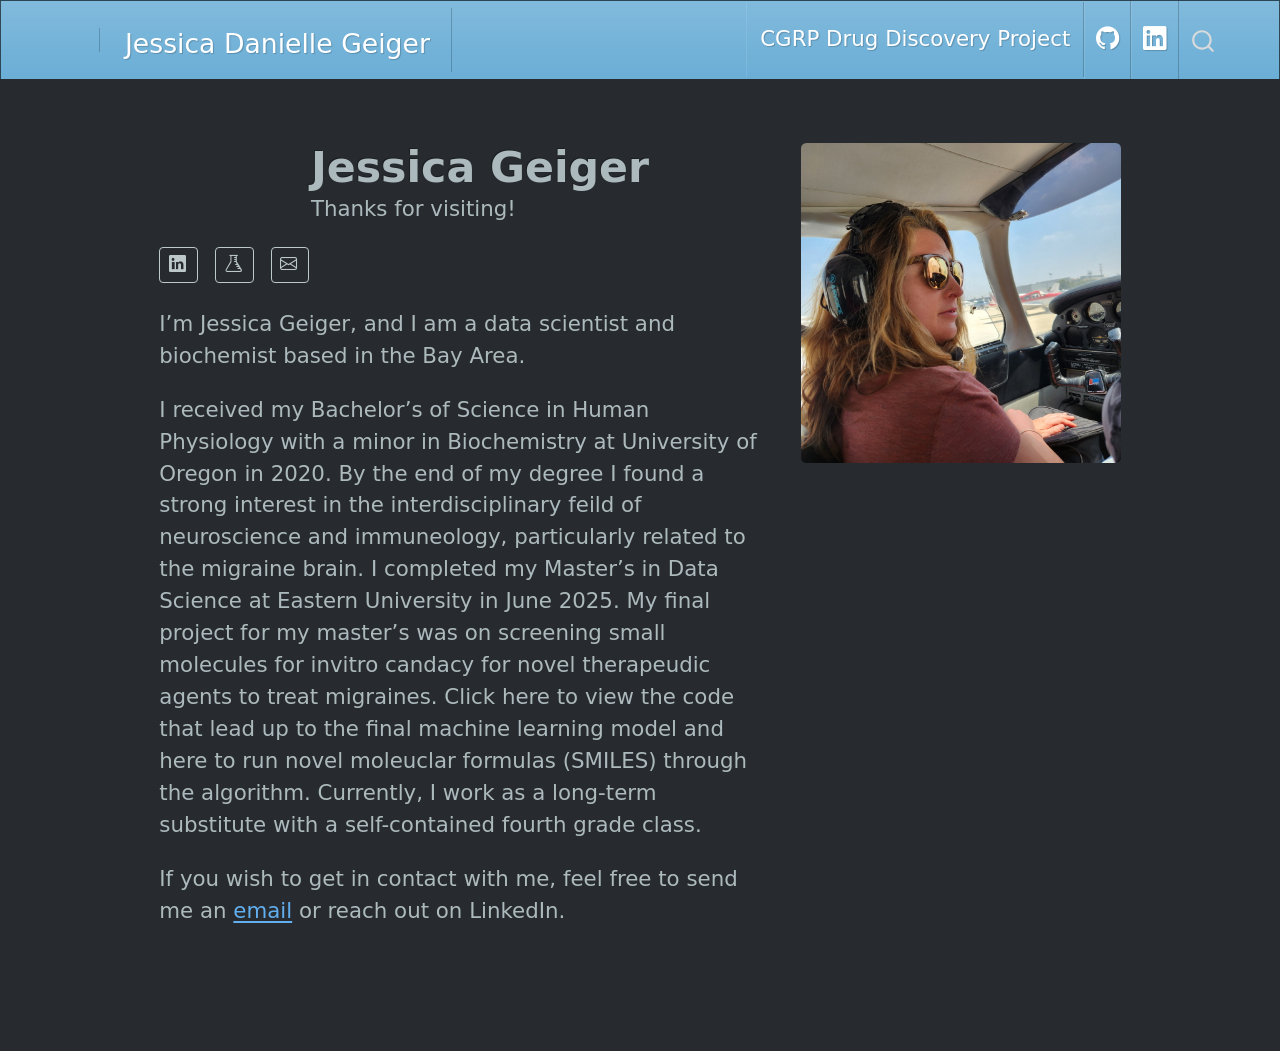
==== index.html @ 53a3a1dd "Built site for gh-pages" ====
<!DOCTYPE html>
<html xmlns="http://www.w3.org/1999/xhtml" lang="en" xml:lang="en"><head>

<meta charset="utf-8">
<meta name="generator" content="quarto-1.8.24">

<meta name="viewport" content="width=device-width, initial-scale=1.0, user-scalable=yes">

<meta name="description" content="Thanks for visiting!">

<title>Jessica Geiger – Jessica Danielle Geiger</title>
<style>
code{white-space: pre-wrap;}
span.smallcaps{font-variant: small-caps;}
div.columns{display: flex; gap: min(4vw, 1.5em);}
div.column{flex: auto; overflow-x: auto;}
div.hanging-indent{margin-left: 1.5em; text-indent: -1.5em;}
ul.task-list{list-style: none;}
ul.task-list li input[type="checkbox"] {
  width: 0.8em;
  margin: 0 0.8em 0.2em -1em; /* quarto-specific, see https://github.com/quarto-dev/quarto-cli/issues/4556 */ 
  vertical-align: middle;
}
</style>


<script src="site_libs/quarto-nav/quarto-nav.js"></script>
<script src="site_libs/quarto-nav/headroom.min.js"></script>
<script src="site_libs/clipboard/clipboard.min.js"></script>
<script src="site_libs/quarto-search/autocomplete.umd.js"></script>
<script src="site_libs/quarto-search/fuse.min.js"></script>
<script src="site_libs/quarto-search/quarto-search.js"></script>
<meta name="quarto:offset" content="./">
<link href="./static/images/favicon.ico" rel="icon">
<script src="site_libs/quarto-html/quarto.js" type="module"></script>
<script src="site_libs/quarto-html/tabsets/tabsets.js" type="module"></script>
<script src="site_libs/quarto-html/axe/axe-check.js" type="module"></script>
<script src="site_libs/quarto-html/popper.min.js"></script>
<script src="site_libs/quarto-html/tippy.umd.min.js"></script>
<link href="site_libs/quarto-html/tippy.css" rel="stylesheet">
<link href="site_libs/quarto-html/quarto-syntax-highlighting-dark-b651517ce65839d647a86e2780455cfb.css" rel="stylesheet" id="quarto-text-highlighting-styles">
<script src="site_libs/bootstrap/bootstrap.min.js"></script>
<link href="site_libs/bootstrap/bootstrap-icons.css" rel="stylesheet">
<link href="site_libs/bootstrap/bootstrap-a2343fbde96896405d8bb853b5bba9a9.min.css" rel="stylesheet" append-hash="true" id="quarto-bootstrap" data-mode="dark">
<script id="quarto-search-options" type="application/json">{
  "location": "navbar",
  "copy-button": false,
  "collapse-after": 3,
  "panel-placement": "end",
  "type": "overlay",
  "limit": 50,
  "keyboard-shortcut": [
    "f",
    "/",
    "s"
  ],
  "show-item-context": false,
  "language": {
    "search-no-results-text": "No results",
    "search-matching-documents-text": "matching documents",
    "search-copy-link-title": "Copy link to search",
    "search-hide-matches-text": "Hide additional matches",
    "search-more-match-text": "more match in this document",
    "search-more-matches-text": "more matches in this document",
    "search-clear-button-title": "Clear",
    "search-text-placeholder": "",
    "search-detached-cancel-button-title": "Cancel",
    "search-submit-button-title": "Submit",
    "search-label": "Search"
  }
}</script>


</head>

<body class="nav-fixed fullcontent quarto-light">

<div id="quarto-search-results"></div>
  <header id="quarto-header" class="headroom fixed-top">
    <nav class="navbar navbar-expand-lg " data-bs-theme="dark">
      <div class="navbar-container container-fluid">
      <div class="navbar-brand-container mx-auto">
    <a href="./index.html" class="navbar-brand navbar-brand-logo">
    </a>
    <a class="navbar-brand" href="./index.html">
    <span class="navbar-title">Jessica Danielle Geiger</span>
    </a>
  </div>
            <div id="quarto-search" class="" title="Search"></div>
          <button class="navbar-toggler" type="button" data-bs-toggle="collapse" data-bs-target="#navbarCollapse" aria-controls="navbarCollapse" role="menu" aria-expanded="false" aria-label="Toggle navigation" onclick="if (window.quartoToggleHeadroom) { window.quartoToggleHeadroom(); }">
  <span class="navbar-toggler-icon"></span>
</button>
          <div class="collapse navbar-collapse" id="navbarCollapse">
            <ul class="navbar-nav navbar-nav-scroll ms-auto">
  <li class="nav-item">
    <a class="nav-link" href="./cgrp_project.html"> 
<span class="menu-text">CGRP Drug Discovery Project</span></a>
  </li>  
  <li class="nav-item compact">
    <a class="nav-link" href="https://github.com/danigeiger"> <i class="bi bi-github" role="img">
</i> 
<span class="menu-text"></span></a>
  </li>  
  <li class="nav-item compact">
    <a class="nav-link" href="https://www.linkedin.com/in/danielle-geiger-661bb2271/"> <i class="bi bi-linkedin" role="img">
</i> 
<span class="menu-text"></span></a>
  </li>  
</ul>
          </div> <!-- /navcollapse -->
            <div class="quarto-navbar-tools">
</div>
      </div> <!-- /container-fluid -->
    </nav>
</header>
<!-- content -->
<div id="quarto-content" class="quarto-container page-columns page-rows-contents page-layout-article page-navbar">
<!-- sidebar -->
<!-- margin-sidebar -->
    
<!-- main -->
<div class="quarto-about-solana column-body">
  <div class="about-entity">
    <div class="entity-contents">
      <header id="title-block-header" class="quarto-title-block default">
<div class="quarto-title">
<h1 class="title">Jessica Geiger</h1>
</div>
<div>
  <div class="description">
    Thanks for visiting!
  </div>
</div>
<div class="quarto-title-meta">
  </div>
</header> <div class="about-links">
  <a href="https://linkedin.com/in/danielle-geiger-661bb2271/" class="about-link" rel="" target="">
    <i class="bi bi-linkedin"></i>
     <span class="about-link-text"></span>
  </a>
  <a href="https://github.com/danigeiger/CGRP_gepant_ML_project" class="about-link" rel="" target="">
    <i class="bi bi-flask"></i>
     <span class="about-link-text"></span>
  </a>
  <a href="/daniellegeiger99@gmail.com" class="about-link" rel="" target="">
    <i class="bi bi-envelope"></i>
     <span class="about-link-text"></span>
  </a>
</div>
      <div class="about-contents"><main class="content" id="quarto-document-content">
<p>I’m Jessica Geiger, and I am a data scientist and biochemist based in the Bay Area.</p>
<p>I received my Bachelor’s of Science in Human Physiology with a minor in Biochemistry at University of Oregon in 2020. By the end of my degree I found a strong interest in the interdisciplinary feild of neuroscience and immuneology, particularly related to the migraine brain. I completed my Master’s in Data Science at Eastern University in June 2025. My final project for my master’s was on screening small molecules for invitro candacy for novel therapeudic agents to treat migraines. Click here to view the code that lead up to the final machine learning model and here to run novel moleuclar formulas (SMILES) through the algorithm. Currently, I work as a long-term substitute with a self-contained fourth grade class.</p>
<p>If you wish to get in contact with me, feel free to send me an <a href="mailto:daniellegeiger99@gmail.com">email</a> or reach out on LinkedIn.</p>


</main></div>
    </div>
    <img src="static/images/profile_pic_piper.jpeg" class="about-image
  rounded " style="width: 15em;">
  </div>
</div>
 <!-- /main -->
<script id="quarto-html-after-body" type="application/javascript">
  window.document.addEventListener("DOMContentLoaded", function (event) {
    const isCodeAnnotation = (el) => {
      for (const clz of el.classList) {
        if (clz.startsWith('code-annotation-')) {                     
          return true;
        }
      }
      return false;
    }
    const onCopySuccess = function(e) {
      // button target
      const button = e.trigger;
      // don't keep focus
      button.blur();
      // flash "checked"
      button.classList.add('code-copy-button-checked');
      var currentTitle = button.getAttribute("title");
      button.setAttribute("title", "Copied!");
      let tooltip;
      if (window.bootstrap) {
        button.setAttribute("data-bs-toggle", "tooltip");
        button.setAttribute("data-bs-placement", "left");
        button.setAttribute("data-bs-title", "Copied!");
        tooltip = new bootstrap.Tooltip(button, 
          { trigger: "manual", 
            customClass: "code-copy-button-tooltip",
            offset: [0, -8]});
        tooltip.show();    
      }
      setTimeout(function() {
        if (tooltip) {
          tooltip.hide();
          button.removeAttribute("data-bs-title");
          button.removeAttribute("data-bs-toggle");
          button.removeAttribute("data-bs-placement");
        }
        button.setAttribute("title", currentTitle);
        button.classList.remove('code-copy-button-checked');
      }, 1000);
      // clear code selection
      e.clearSelection();
    }
    const getTextToCopy = function(trigger) {
      const outerScaffold = trigger.parentElement.cloneNode(true);
      const codeEl = outerScaffold.querySelector('code');
      for (const childEl of codeEl.children) {
        if (isCodeAnnotation(childEl)) {
          childEl.remove();
        }
      }
      return codeEl.innerText;
    }
    const clipboard = new window.ClipboardJS('.code-copy-button:not([data-in-quarto-modal])', {
      text: getTextToCopy
    });
    clipboard.on('success', onCopySuccess);
    if (window.document.getElementById('quarto-embedded-source-code-modal')) {
      const clipboardModal = new window.ClipboardJS('.code-copy-button[data-in-quarto-modal]', {
        text: getTextToCopy,
        container: window.document.getElementById('quarto-embedded-source-code-modal')
      });
      clipboardModal.on('success', onCopySuccess);
    }
      var localhostRegex = new RegExp(/^(?:http|https):\/\/localhost\:?[0-9]*\//);
      var mailtoRegex = new RegExp(/^mailto:/);
        var filterRegex = new RegExp("https:\/\/danigeiger\.github\.io");
      var isInternal = (href) => {
          return filterRegex.test(href) || localhostRegex.test(href) || mailtoRegex.test(href);
      }
      // Inspect non-navigation links and adorn them if external
     var links = window.document.querySelectorAll('a[href]:not(.nav-link):not(.navbar-brand):not(.toc-action):not(.sidebar-link):not(.sidebar-item-toggle):not(.pagination-link):not(.no-external):not([aria-hidden]):not(.dropdown-item):not(.quarto-navigation-tool):not(.about-link)');
      for (var i=0; i<links.length; i++) {
        const link = links[i];
        if (!isInternal(link.href)) {
          // undo the damage that might have been done by quarto-nav.js in the case of
          // links that we want to consider external
          if (link.dataset.originalHref !== undefined) {
            link.href = link.dataset.originalHref;
          }
        }
      }
    function tippyHover(el, contentFn, onTriggerFn, onUntriggerFn) {
      const config = {
        allowHTML: true,
        maxWidth: 500,
        delay: 100,
        arrow: false,
        appendTo: function(el) {
            return el.parentElement;
        },
        interactive: true,
        interactiveBorder: 10,
        theme: 'quarto',
        placement: 'bottom-start',
      };
      if (contentFn) {
        config.content = contentFn;
      }
      if (onTriggerFn) {
        config.onTrigger = onTriggerFn;
      }
      if (onUntriggerFn) {
        config.onUntrigger = onUntriggerFn;
      }
      window.tippy(el, config); 
    }
    const noterefs = window.document.querySelectorAll('a[role="doc-noteref"]');
    for (var i=0; i<noterefs.length; i++) {
      const ref = noterefs[i];
      tippyHover(ref, function() {
        // use id or data attribute instead here
        let href = ref.getAttribute('data-footnote-href') || ref.getAttribute('href');
        try { href = new URL(href).hash; } catch {}
        const id = href.replace(/^#\/?/, "");
        const note = window.document.getElementById(id);
        if (note) {
          return note.innerHTML;
        } else {
          return "";
        }
      });
    }
    const xrefs = window.document.querySelectorAll('a.quarto-xref');
    const processXRef = (id, note) => {
      // Strip column container classes
      const stripColumnClz = (el) => {
        el.classList.remove("page-full", "page-columns");
        if (el.children) {
          for (const child of el.children) {
            stripColumnClz(child);
          }
        }
      }
      stripColumnClz(note)
      if (id === null || id.startsWith('sec-')) {
        // Special case sections, only their first couple elements
        const container = document.createElement("div");
        if (note.children && note.children.length > 2) {
          container.appendChild(note.children[0].cloneNode(true));
          for (let i = 1; i < note.children.length; i++) {
            const child = note.children[i];
            if (child.tagName === "P" && child.innerText === "") {
              continue;
            } else {
              container.appendChild(child.cloneNode(true));
              break;
            }
          }
          if (window.Quarto?.typesetMath) {
            window.Quarto.typesetMath(container);
          }
          return container.innerHTML
        } else {
          if (window.Quarto?.typesetMath) {
            window.Quarto.typesetMath(note);
          }
          return note.innerHTML;
        }
      } else {
        // Remove any anchor links if they are present
        const anchorLink = note.querySelector('a.anchorjs-link');
        if (anchorLink) {
          anchorLink.remove();
        }
        if (window.Quarto?.typesetMath) {
          window.Quarto.typesetMath(note);
        }
        if (note.classList.contains("callout")) {
          return note.outerHTML;
        } else {
          return note.innerHTML;
        }
      }
    }
    for (var i=0; i<xrefs.length; i++) {
      const xref = xrefs[i];
      tippyHover(xref, undefined, function(instance) {
        instance.disable();
        let url = xref.getAttribute('href');
        let hash = undefined; 
        if (url.startsWith('#')) {
          hash = url;
        } else {
          try { hash = new URL(url).hash; } catch {}
        }
        if (hash) {
          const id = hash.replace(/^#\/?/, "");
          const note = window.document.getElementById(id);
          if (note !== null) {
            try {
              const html = processXRef(id, note.cloneNode(true));
              instance.setContent(html);
            } finally {
              instance.enable();
              instance.show();
            }
          } else {
            // See if we can fetch this
            fetch(url.split('#')[0])
            .then(res => res.text())
            .then(html => {
              const parser = new DOMParser();
              const htmlDoc = parser.parseFromString(html, "text/html");
              const note = htmlDoc.getElementById(id);
              if (note !== null) {
                const html = processXRef(id, note);
                instance.setContent(html);
              } 
            }).finally(() => {
              instance.enable();
              instance.show();
            });
          }
        } else {
          // See if we can fetch a full url (with no hash to target)
          // This is a special case and we should probably do some content thinning / targeting
          fetch(url)
          .then(res => res.text())
          .then(html => {
            const parser = new DOMParser();
            const htmlDoc = parser.parseFromString(html, "text/html");
            const note = htmlDoc.querySelector('main.content');
            if (note !== null) {
              // This should only happen for chapter cross references
              // (since there is no id in the URL)
              // remove the first header
              if (note.children.length > 0 && note.children[0].tagName === "HEADER") {
                note.children[0].remove();
              }
              const html = processXRef(null, note);
              instance.setContent(html);
            } 
          }).finally(() => {
            instance.enable();
            instance.show();
          });
        }
      }, function(instance) {
      });
    }
        let selectedAnnoteEl;
        const selectorForAnnotation = ( cell, annotation) => {
          let cellAttr = 'data-code-cell="' + cell + '"';
          let lineAttr = 'data-code-annotation="' +  annotation + '"';
          const selector = 'span[' + cellAttr + '][' + lineAttr + ']';
          return selector;
        }
        const selectCodeLines = (annoteEl) => {
          const doc = window.document;
          const targetCell = annoteEl.getAttribute("data-target-cell");
          const targetAnnotation = annoteEl.getAttribute("data-target-annotation");
          const annoteSpan = window.document.querySelector(selectorForAnnotation(targetCell, targetAnnotation));
          const lines = annoteSpan.getAttribute("data-code-lines").split(",");
          const lineIds = lines.map((line) => {
            return targetCell + "-" + line;
          })
          let top = null;
          let height = null;
          let parent = null;
          if (lineIds.length > 0) {
              //compute the position of the single el (top and bottom and make a div)
              const el = window.document.getElementById(lineIds[0]);
              top = el.offsetTop;
              height = el.offsetHeight;
              parent = el.parentElement.parentElement;
            if (lineIds.length > 1) {
              const lastEl = window.document.getElementById(lineIds[lineIds.length - 1]);
              const bottom = lastEl.offsetTop + lastEl.offsetHeight;
              height = bottom - top;
            }
            if (top !== null && height !== null && parent !== null) {
              // cook up a div (if necessary) and position it 
              let div = window.document.getElementById("code-annotation-line-highlight");
              if (div === null) {
                div = window.document.createElement("div");
                div.setAttribute("id", "code-annotation-line-highlight");
                div.style.position = 'absolute';
                parent.appendChild(div);
              }
              div.style.top = top - 2 + "px";
              div.style.height = height + 4 + "px";
              div.style.left = 0;
              let gutterDiv = window.document.getElementById("code-annotation-line-highlight-gutter");
              if (gutterDiv === null) {
                gutterDiv = window.document.createElement("div");
                gutterDiv.setAttribute("id", "code-annotation-line-highlight-gutter");
                gutterDiv.style.position = 'absolute';
                const codeCell = window.document.getElementById(targetCell);
                const gutter = codeCell.querySelector('.code-annotation-gutter');
                gutter.appendChild(gutterDiv);
              }
              gutterDiv.style.top = top - 2 + "px";
              gutterDiv.style.height = height + 4 + "px";
            }
            selectedAnnoteEl = annoteEl;
          }
        };
        const unselectCodeLines = () => {
          const elementsIds = ["code-annotation-line-highlight", "code-annotation-line-highlight-gutter"];
          elementsIds.forEach((elId) => {
            const div = window.document.getElementById(elId);
            if (div) {
              div.remove();
            }
          });
          selectedAnnoteEl = undefined;
        };
          // Handle positioning of the toggle
      window.addEventListener(
        "resize",
        throttle(() => {
          elRect = undefined;
          if (selectedAnnoteEl) {
            selectCodeLines(selectedAnnoteEl);
          }
        }, 10)
      );
      function throttle(fn, ms) {
      let throttle = false;
      let timer;
        return (...args) => {
          if(!throttle) { // first call gets through
              fn.apply(this, args);
              throttle = true;
          } else { // all the others get throttled
              if(timer) clearTimeout(timer); // cancel #2
              timer = setTimeout(() => {
                fn.apply(this, args);
                timer = throttle = false;
              }, ms);
          }
        };
      }
        // Attach click handler to the DT
        const annoteDls = window.document.querySelectorAll('dt[data-target-cell]');
        for (const annoteDlNode of annoteDls) {
          annoteDlNode.addEventListener('click', (event) => {
            const clickedEl = event.target;
            if (clickedEl !== selectedAnnoteEl) {
              unselectCodeLines();
              const activeEl = window.document.querySelector('dt[data-target-cell].code-annotation-active');
              if (activeEl) {
                activeEl.classList.remove('code-annotation-active');
              }
              selectCodeLines(clickedEl);
              clickedEl.classList.add('code-annotation-active');
            } else {
              // Unselect the line
              unselectCodeLines();
              clickedEl.classList.remove('code-annotation-active');
            }
          });
        }
    const findCites = (el) => {
      const parentEl = el.parentElement;
      if (parentEl) {
        const cites = parentEl.dataset.cites;
        if (cites) {
          return {
            el,
            cites: cites.split(' ')
          };
        } else {
          return findCites(el.parentElement)
        }
      } else {
        return undefined;
      }
    };
    var bibliorefs = window.document.querySelectorAll('a[role="doc-biblioref"]');
    for (var i=0; i<bibliorefs.length; i++) {
      const ref = bibliorefs[i];
      const citeInfo = findCites(ref);
      if (citeInfo) {
        tippyHover(citeInfo.el, function() {
          var popup = window.document.createElement('div');
          citeInfo.cites.forEach(function(cite) {
            var citeDiv = window.document.createElement('div');
            citeDiv.classList.add('hanging-indent');
            citeDiv.classList.add('csl-entry');
            var biblioDiv = window.document.getElementById('ref-' + cite);
            if (biblioDiv) {
              citeDiv.innerHTML = biblioDiv.innerHTML;
            }
            popup.appendChild(citeDiv);
          });
          return popup.innerHTML;
        });
      }
    }
  });
  </script>
</div> <!-- /content -->




</body></html>
---- site_libs/quarto-html/tippy.css ----
.tippy-box[data-animation=fade][data-state=hidden]{opacity:0}[data-tippy-root]{max-width:calc(100vw - 10px)}.tippy-box{position:relative;background-color:#333;color:#fff;border-radius:4px;font-size:14px;line-height:1.4;white-space:normal;outline:0;transition-property:transform,visibility,opacity}.tippy-box[data-placement^=top]>.tippy-arrow{bottom:0}.tippy-box[data-placement^=top]>.tippy-arrow:before{bottom:-7px;left:0;border-width:8px 8px 0;border-top-color:initial;transform-origin:center top}.tippy-box[data-placement^=bottom]>.tippy-arrow{top:0}.tippy-box[data-placement^=bottom]>.tippy-arrow:before{top:-7px;left:0;border-width:0 8px 8px;border-bottom-color:initial;transform-origin:center bottom}.tippy-box[data-placement^=left]>.tippy-arrow{right:0}.tippy-box[data-placement^=left]>.tippy-arrow:before{border-width:8px 0 8px 8px;border-left-color:initial;right:-7px;transform-origin:center left}.tippy-box[data-placement^=right]>.tippy-arrow{left:0}.tippy-box[data-placement^=right]>.tippy-arrow:before{left:-7px;border-width:8px 8px 8px 0;border-right-color:initial;transform-origin:center right}.tippy-box[data-inertia][data-state=visible]{transition-timing-function:cubic-bezier(.54,1.5,.38,1.11)}.tippy-arrow{width:16px;height:16px;color:#333}.tippy-arrow:before{content:"";position:absolute;border-color:transparent;border-style:solid}.tippy-content{position:relative;padding:5px 9px;z-index:1}
---- site_libs/quarto-html/quarto-syntax-highlighting-dark-b651517ce65839d647a86e2780455cfb.css ----
/* quarto syntax highlight colors */
:root {
  --quarto-hl-al-color: #f07178;
  --quarto-hl-an-color: #d4d0ab;
  --quarto-hl-at-color: #00e0e0;
  --quarto-hl-bn-color: #d4d0ab;
  --quarto-hl-bu-color: #abe338;
  --quarto-hl-ch-color: #abe338;
  --quarto-hl-co-color: #f8f8f2;
  --quarto-hl-cv-color: #ffd700;
  --quarto-hl-cn-color: #ffd700;
  --quarto-hl-cf-color: #ffa07a;
  --quarto-hl-dt-color: #ffa07a;
  --quarto-hl-dv-color: #d4d0ab;
  --quarto-hl-do-color: #f8f8f2;
  --quarto-hl-er-color: #f07178;
  --quarto-hl-ex-color: #00e0e0;
  --quarto-hl-fl-color: #d4d0ab;
  --quarto-hl-fu-color: #ffa07a;
  --quarto-hl-im-color: #abe338;
  --quarto-hl-in-color: #d4d0ab;
  --quarto-hl-kw-color: #ffa07a;
  --quarto-hl-op-color: #ffa07a;
  --quarto-hl-ot-color: #00e0e0;
  --quarto-hl-pp-color: #dcc6e0;
  --quarto-hl-re-color: #00e0e0;
  --quarto-hl-sc-color: #abe338;
  --quarto-hl-ss-color: #abe338;
  --quarto-hl-st-color: #abe338;
  --quarto-hl-va-color: #00e0e0;
  --quarto-hl-vs-color: #abe338;
  --quarto-hl-wa-color: #dcc6e0;
}

/* other quarto variables */
:root {
  --quarto-font-monospace: SFMono-Regular, Menlo, Monaco, Consolas, "Liberation Mono", "Courier New", monospace;
}

/* syntax highlight based on Pandoc's rules */
pre > code.sourceCode > span {
  color: #f8f8f2;
}

code.sourceCode > span {
  color: #f8f8f2;
}

div.sourceCode,
div.sourceCode pre.sourceCode {
  color: #f8f8f2;
}

/* Normal */
code span {
  color: #f8f8f2;
}

/* Alert */
code span.al {
  color: #f07178;
}

/* Annotation */
code span.an {
  color: #d4d0ab;
}

/* Attribute */
code span.at {
  color: #00e0e0;
}

/* BaseN */
code span.bn {
  color: #d4d0ab;
}

/* BuiltIn */
code span.bu {
  color: #abe338;
}

/* ControlFlow */
code span.cf {
  font-weight: bold;
  color: #ffa07a;
}

/* Char */
code span.ch {
  color: #abe338;
}

/* Constant */
code span.cn {
  color: #ffd700;
}

/* Comment */
code span.co {
  font-style: italic;
  color: #f8f8f2;
}

/* CommentVar */
code span.cv {
  color: #ffd700;
}

/* Documentation */
code span.do {
  color: #f8f8f2;
}

/* DataType */
code span.dt {
  color: #ffa07a;
}

/* DecVal */
code span.dv {
  color: #d4d0ab;
}

/* Error */
code span.er {
  color: #f07178;
  text-decoration: underline;
}

/* Extension */
code span.ex {
  font-weight: bold;
  color: #00e0e0;
}

/* Float */
code span.fl {
  color: #d4d0ab;
}

/* Function */
code span.fu {
  color: #ffa07a;
}

/* Import */
code span.im {
  color: #abe338;
}

/* Information */
code span.in {
  color: #d4d0ab;
}

/* Keyword */
code span.kw {
  font-weight: bold;
  color: #ffa07a;
}

/* Operator */
code span.op {
  color: #ffa07a;
}

/* Other */
code span.ot {
  color: #00e0e0;
}

/* Preprocessor */
code span.pp {
  color: #dcc6e0;
}

/* RegionMarker */
code span.re {
  background-color: #f8f8f2;
  color: #00e0e0;
}

/* SpecialChar */
code span.sc {
  color: #abe338;
}

/* SpecialString */
code span.ss {
  color: #abe338;
}

/* String */
code span.st {
  color: #abe338;
}

/* Variable */
code span.va {
  color: #00e0e0;
}

/* VerbatimString */
code span.vs {
  color: #abe338;
}

/* Warning */
code span.wa {
  color: #dcc6e0;
}

.prevent-inlining {
  content: "</";
}

/*# sourceMappingURL=7d52425e2e4906fd318f8314235819b3.css.map */
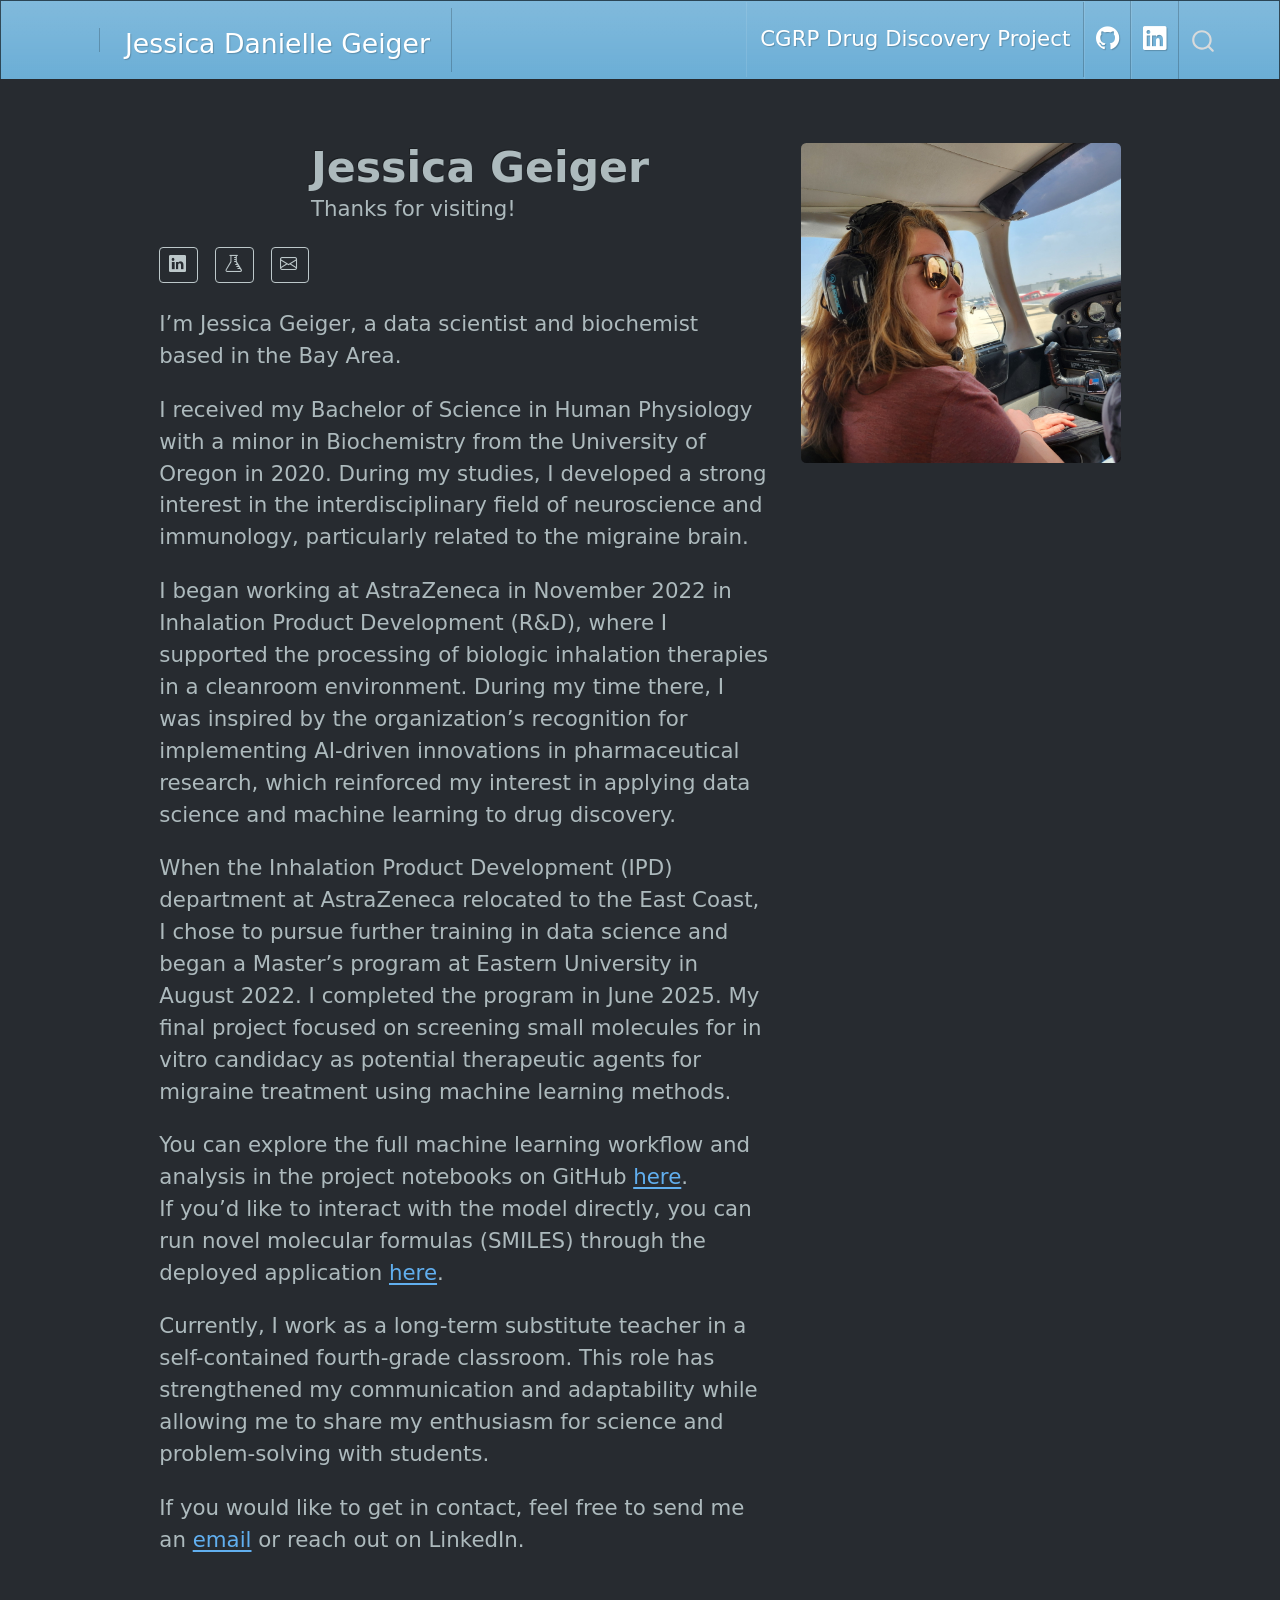
==== commit 376b4c56: "Built site for gh-pages" ====
--- a/index.html
+++ b/index.html
@@ -148,9 +148,14 @@
   </a>
 </div>
       <div class="about-contents"><main class="content" id="quarto-document-content">
-<p>I’m Jessica Geiger, and I am a data scientist and biochemist based in the Bay Area.</p>
-<p>I received my Bachelor’s of Science in Human Physiology with a minor in Biochemistry at University of Oregon in 2020. By the end of my degree I found a strong interest in the interdisciplinary feild of neuroscience and immuneology, particularly related to the migraine brain. I completed my Master’s in Data Science at Eastern University in June 2025. My final project for my master’s was on screening small molecules for invitro candacy for novel therapeudic agents to treat migraines. Click here to view the code that lead up to the final machine learning model and here to run novel moleuclar formulas (SMILES) through the algorithm. Currently, I work as a long-term substitute with a self-contained fourth grade class.</p>
-<p>If you wish to get in contact with me, feel free to send me an <a href="mailto:daniellegeiger99@gmail.com">email</a> or reach out on LinkedIn.</p>
+<p>I’m Jessica Geiger, a data scientist and biochemist based in the Bay Area.</p>
+<p>I received my Bachelor of Science in Human Physiology with a minor in Biochemistry from the University of Oregon in 2020. During my studies, I developed a strong interest in the interdisciplinary field of neuroscience and immunology, particularly related to the migraine brain.</p>
+<p>I began working at AstraZeneca in November 2022 in Inhalation Product Development (R&amp;D), where I supported the processing of biologic inhalation therapies in a cleanroom environment. During my time there, I was inspired by the organization’s recognition for implementing AI-driven innovations in pharmaceutical research, which reinforced my interest in applying data science and machine learning to drug discovery.</p>
+<p>When the Inhalation Product Development (IPD) department at AstraZeneca relocated to the East Coast, I chose to pursue further training in data science and began a Master’s program at Eastern University in August 2022. I completed the program in June 2025. My final project focused on screening small molecules for in vitro candidacy as potential therapeutic agents for migraine treatment using machine learning methods.</p>
+<p>You can explore the full machine learning workflow and analysis in the project notebooks on GitHub <a href="https://github.com/danigeiger/CGRP_project/tree/main/notebooks">here</a>.<br>
+If you’d like to interact with the model directly, you can run novel molecular formulas (SMILES) through the deployed application <a href="https://cgrp-ic50-predictor.streamlit.app">here</a>.</p>
+<p>Currently, I work as a long-term substitute teacher in a self-contained fourth-grade classroom. This role has strengthened my communication and adaptability while allowing me to share my enthusiasm for science and problem-solving with students.</p>
+<p>If you would like to get in contact, feel free to send me an <a href="mailto:daniellegeiger99@gmail.com">email</a> or reach out on LinkedIn.</p>
 
 
 </main></div>
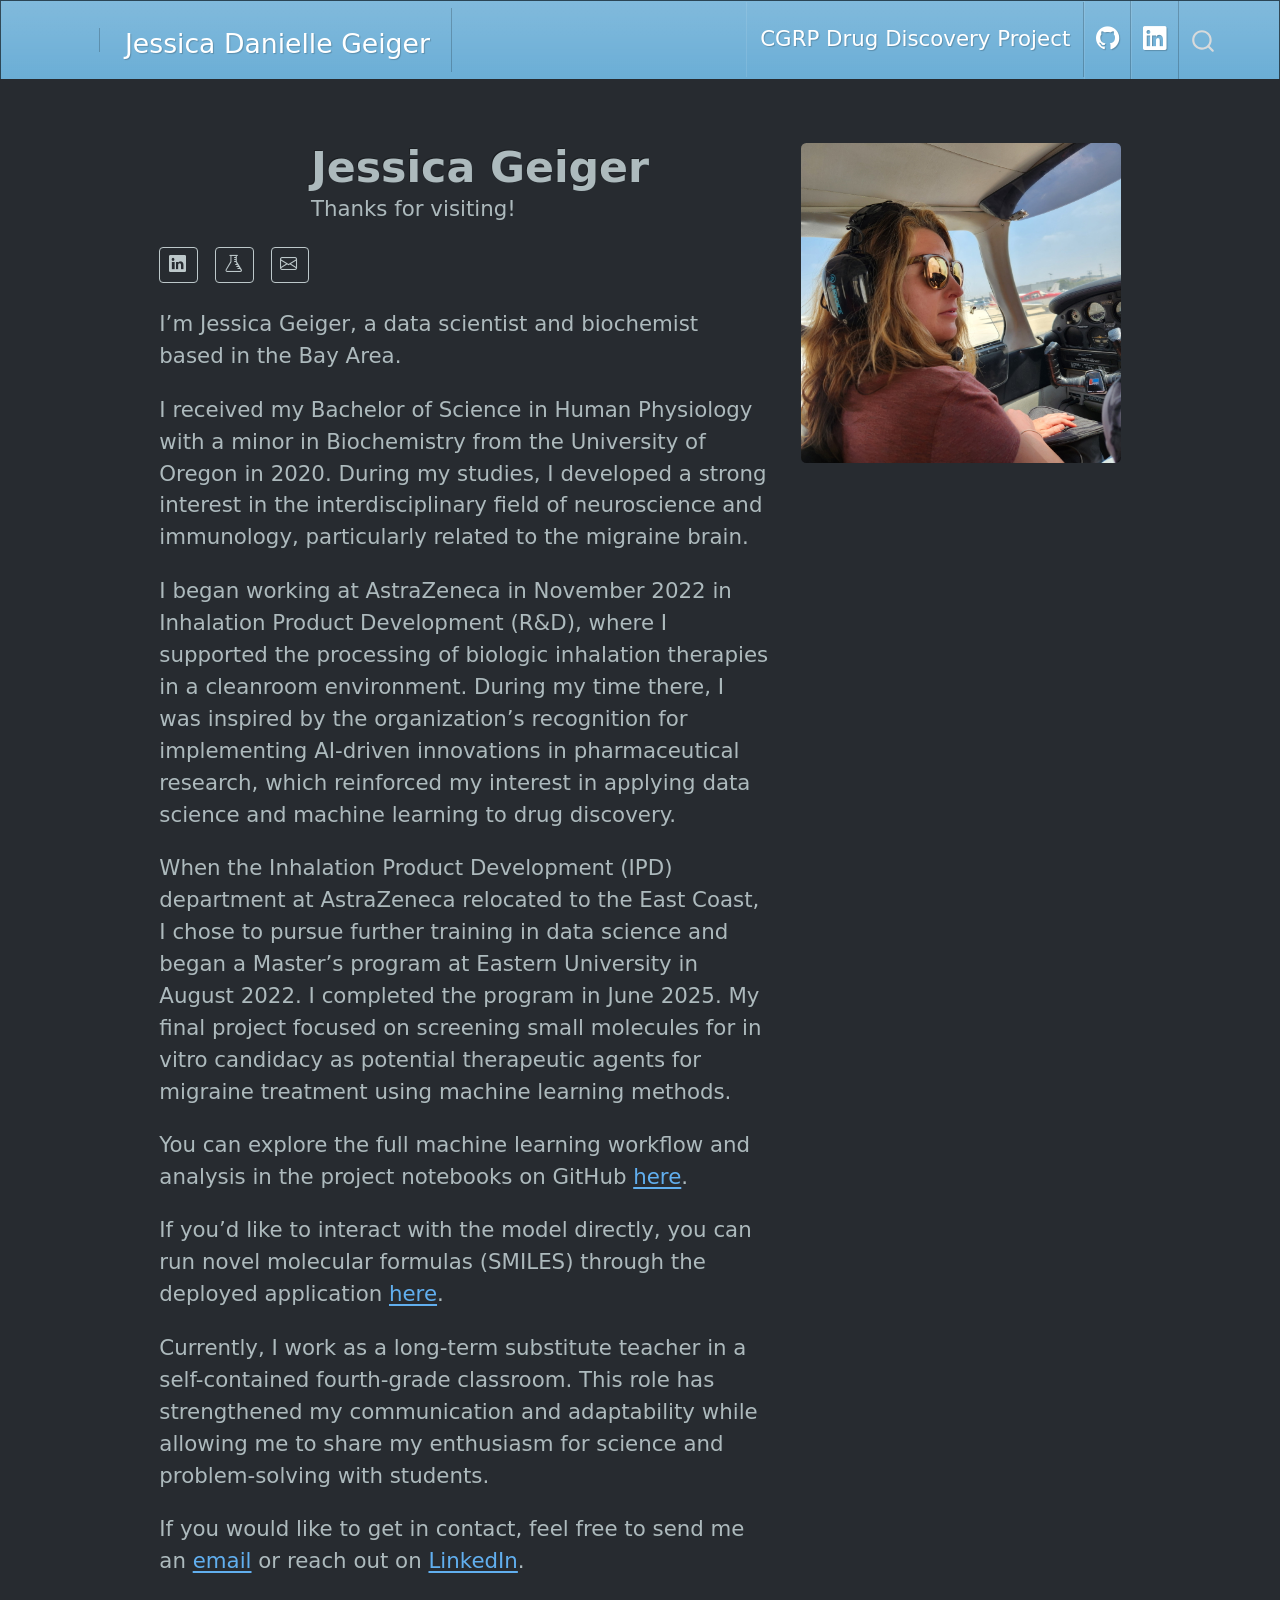
==== commit 99a65aec: "Built site for gh-pages" ====
--- a/index.html
+++ b/index.html
@@ -102,7 +102,7 @@
 <span class="menu-text"></span></a>
   </li>  
   <li class="nav-item compact">
-    <a class="nav-link" href="https://www.linkedin.com/in/danielle-geiger-661bb2271/"> <i class="bi bi-linkedin" role="img">
+    <a class="nav-link" href="https://www.linkedin.com/in/jessica-geiger-661bb2271/"> <i class="bi bi-linkedin" role="img">
 </i> 
 <span class="menu-text"></span></a>
   </li>  
@@ -134,15 +134,15 @@
 <div class="quarto-title-meta">
   </div>
 </header> <div class="about-links">
-  <a href="https://linkedin.com/in/danielle-geiger-661bb2271/" class="about-link" rel="" target="">
+  <a href="https://www.linkedin.com/in/jessica-geiger-661bb2271/" class="about-link" rel="" target="">
     <i class="bi bi-linkedin"></i>
      <span class="about-link-text"></span>
   </a>
-  <a href="https://github.com/danigeiger/CGRP_gepant_ML_project" class="about-link" rel="" target="">
+  <a href="https://github.com/danigeiger/CGRP_project" class="about-link" rel="" target="">
     <i class="bi bi-flask"></i>
      <span class="about-link-text"></span>
   </a>
-  <a href="/daniellegeiger99@gmail.com" class="about-link" rel="" target="">
+  <a href="mailto:daniellegeiger99@gmail.com" class="about-link" rel="" target="">
     <i class="bi bi-envelope"></i>
      <span class="about-link-text"></span>
   </a>
@@ -152,10 +152,10 @@
 <p>I received my Bachelor of Science in Human Physiology with a minor in Biochemistry from the University of Oregon in 2020. During my studies, I developed a strong interest in the interdisciplinary field of neuroscience and immunology, particularly related to the migraine brain.</p>
 <p>I began working at AstraZeneca in November 2022 in Inhalation Product Development (R&amp;D), where I supported the processing of biologic inhalation therapies in a cleanroom environment. During my time there, I was inspired by the organization’s recognition for implementing AI-driven innovations in pharmaceutical research, which reinforced my interest in applying data science and machine learning to drug discovery.</p>
 <p>When the Inhalation Product Development (IPD) department at AstraZeneca relocated to the East Coast, I chose to pursue further training in data science and began a Master’s program at Eastern University in August 2022. I completed the program in June 2025. My final project focused on screening small molecules for in vitro candidacy as potential therapeutic agents for migraine treatment using machine learning methods.</p>
-<p>You can explore the full machine learning workflow and analysis in the project notebooks on GitHub <a href="https://github.com/danigeiger/CGRP_project/tree/main/notebooks">here</a>.<br>
-If you’d like to interact with the model directly, you can run novel molecular formulas (SMILES) through the deployed application <a href="https://cgrp-ic50-predictor.streamlit.app">here</a>.</p>
+<p>You can explore the full machine learning workflow and analysis in the project notebooks on GitHub <a href="https://github.com/danigeiger/CGRP_project/tree/main/notebooks">here</a>.</p>
+<p>If you’d like to interact with the model directly, you can run novel molecular formulas (SMILES) through the deployed application <a href="https://cgrp-ic50-predictor.streamlit.app">here</a>.</p>
 <p>Currently, I work as a long-term substitute teacher in a self-contained fourth-grade classroom. This role has strengthened my communication and adaptability while allowing me to share my enthusiasm for science and problem-solving with students.</p>
-<p>If you would like to get in contact, feel free to send me an <a href="mailto:daniellegeiger99@gmail.com">email</a> or reach out on LinkedIn.</p>
+<p>If you would like to get in contact, feel free to send me an <a href="mailto:daniellegeiger99@gmail.com">email</a> or reach out on <a href="https://www.linkedin.com/in/jessica-geiger-661bb2271/">LinkedIn</a>.</p>
 
 
 </main></div>
